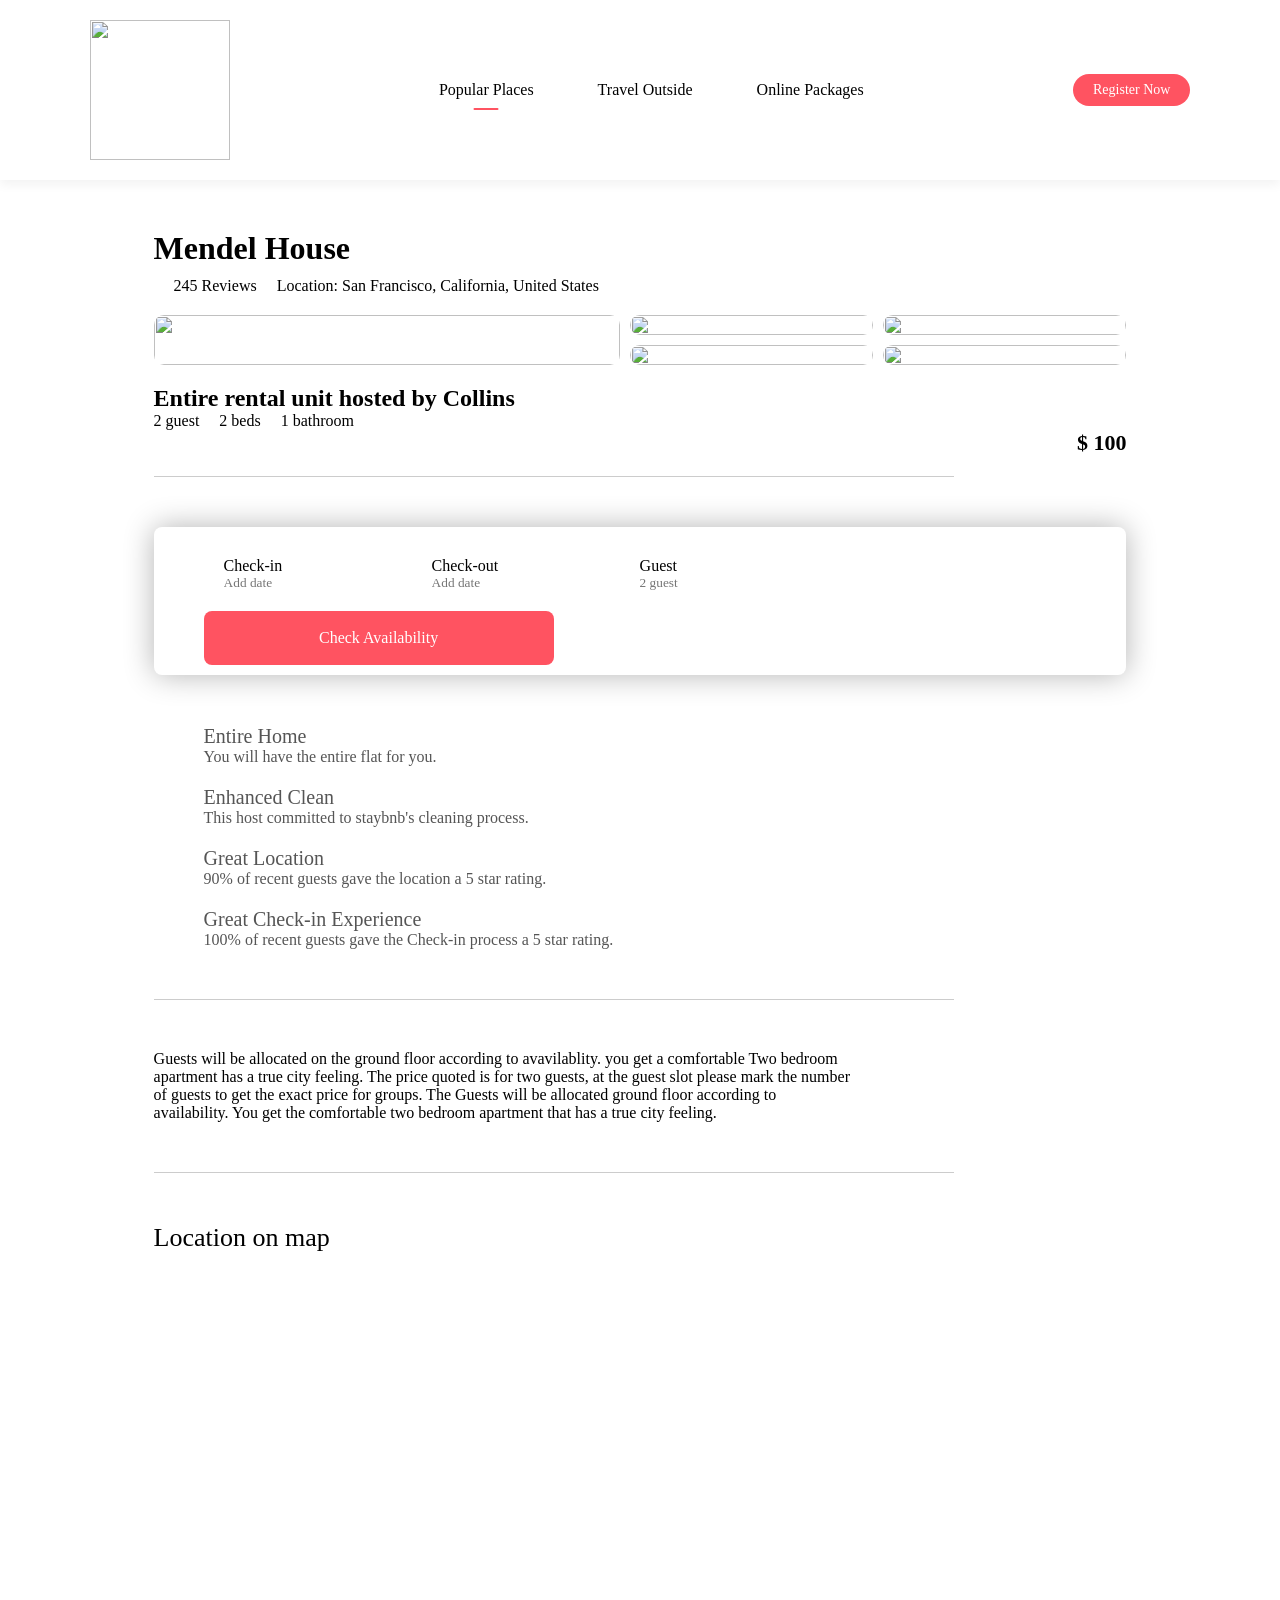
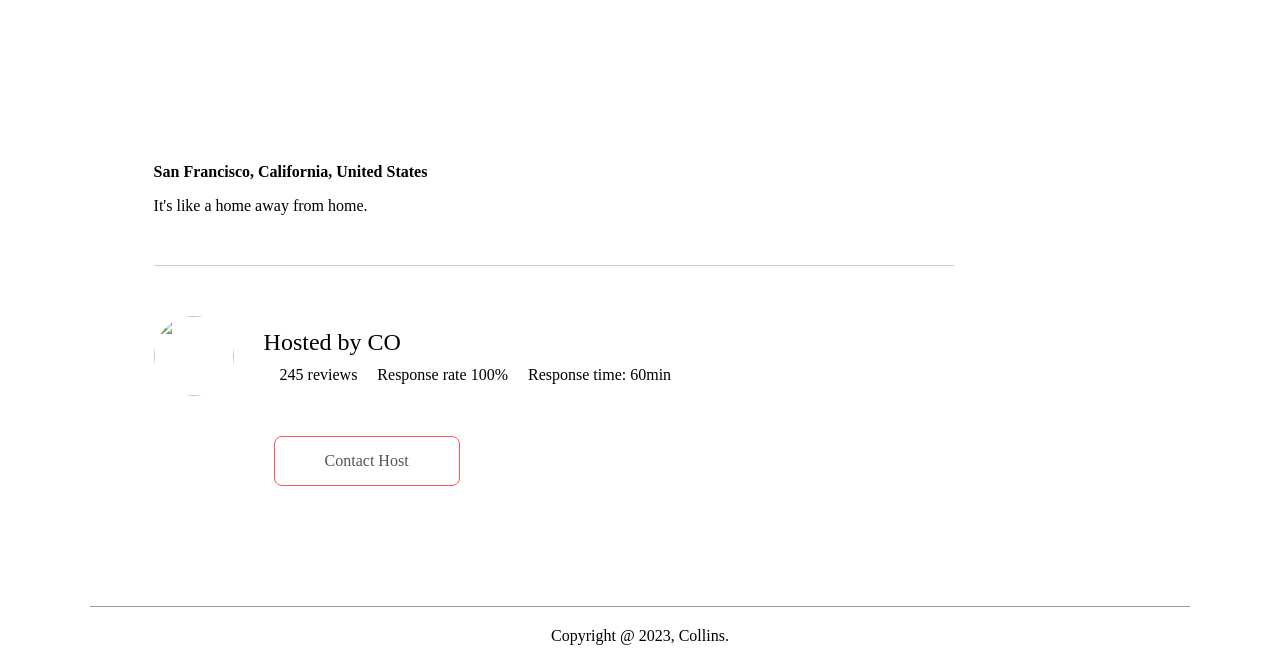
==== House.html @ 51bfaf13 "Add files via upload" ====
<html lang="en">
<head>
    <meta charset="UTF-8">
    <meta name="viewport" content="width=device-width, initial-scale=1.0">
    <title>Staybnb - House Details</title>
    <link rel="stylesheet" href="style.css">
    <script src="https://kit.fontawesome.com/4c6efcb822.js" crossorigin="anonymous"></script>
</head>
<body>
<nav id="navBar" class="navbar-white">
    <a href="index.html">
      <img src="Images/logo-red.png" class="logo">
    </a>
        
         <ul class="nav-links">
            <li><a href="index.html" class="active">Popular Places</a></li>
            <li><a href="#">Travel Outside</a></li>
            <li><a href="listing.html">Online Packages</a></li>
        </ul>
       <a href="#" class="register-btn">Register Now</a>
       <i class="fa-solid fa-bars" onclick="togglebtn()"></i>
    </nav> 
    <div class="house-details">
      <div class="house-title">
        <h1>Mendel House</h1>
        <div class="row">
          <div>
            <i class="fa-solid fa-star"></i>
            <i class="fa-solid fa-star"></i>
            <i class="fa-solid fa-star"></i>
            <i class="fa-solid fa-star-half-stroke"></i>
            <i class="fa-regular fa-star"></i>
            <span>245 Reviews</span>
          </div>
          <div>
            <p>Location: San Francisco, California, United States</p>
          </div>
        </div>
      </div>
      <div class="gallery">
        <div class="gallery-img-1"><img src="Images/house-1.png"></div>
        <div><img src="Images/house-2.png"></div>
        <div><img src="Images/house-3.png"></div>
        <div><img src="Images/house-4.png"></div>
        <div><img src="Images/house-5.png"></div>
      </div>
      <div class="small-details">
        <h2>Entire rental unit hosted by Collins</h2>
        <p>2 guest &nbsp; &nbsp; 2 beds &nbsp; &nbsp; 1 bathroom</p>
        <h4>$ 100</h4>
      </div>
      <hr class="line">
      <form class="check-form">
        <div>
          <label>Check-in</label>
          <input type="text" placeholder="Add date">
        </div>
        <div>
          <label>Check-out</label>
          <input type="text" placeholder="Add date">
        </div>
        <div class="guest-field">
          <label>Guest</label>
          <input type="text" placeholder="2 guest">
        </div>
        <button type="submit">Check Availability</button>
      </form>

      <ul class="details-list">
        <li><i class="fa-solid fa-house"></i>Entire Home
        <span>You will have the entire flat for you.</span>
      </li>
      <li><i class="fa-solid fa-paintbrush"></i>Enhanced Clean
        <span>This host committed to staybnb's cleaning process.</span>
      </li>
      <li><i class="fa-solid fa-location-dot"></i>Great Location
        <span>90% of recent guests gave the location a 5 star rating.</span>
      </li>
      <li><i class="fa-solid fa-heart"></i>Great Check-in Experience
        <span>100% of recent guests gave the Check-in process a 5 star rating.</span>
      </li>
      </ul>
      <hr class="line">
      
      <p class="home-desc">Guests will be allocated on the ground floor according to avavilablity. you get a comfortable Two bedroom apartment has a true city feeling. The price quoted is for two guests, at the guest slot please mark the number of guests to get the exact price for groups. The Guests will be allocated ground floor according to availability. You get the comfortable two bedroom apartment that has a true city feeling.</p>

      <hr class="line">

      <div class="map">
        <h3>Location on map</h3>
           <iframe src="https://www.google.com/maps/embed?pb=!1m18!1m12!1m3!1d12616.444127469926!2d-122.43644835898216!3d37.763994665078314!2m3!1f0!2f0!3f0!3m2!1i1024!2i768!4f13.1!3m3!1m2!1s0x80859a6d00690021%3A0x4a501367f076adff!2sSan%20Francisco%2C%20CA%2C%20USA!5e0!3m2!1sen!2sng!4v1773676944205!5m2!1sen!2sng" width="600" height="450" style="border:0;" allowfullscreen="" loading="lazy" referrerpolicy="no-referrer-when-downgrade"></iframe>
           <b>San Francisco, California, United States</b>
           <p>It's like a home away from home.</p>
      </div>
     
      <hr class="line">

      <div class="host">
        <img src="Images/host.png">
        <div>
          <h2>Hosted by CO</h2>
          <p><span>
             <i class="fa-solid fa-star"></i>
            <i class="fa-solid fa-star"></i>
            <i class="fa-solid fa-star"></i>
            <i class="fa-solid fa-star"></i>
            <i class="fa-solid fa-star-half-stroke"></i>
          </span>&nbsp; &nbsp; 245 reviews &nbsp; &nbsp; Response rate 100% &nbsp; &nbsp; Response time: 60min </p>
        </div>
      </div>
      <a href="#" class="contact-host">Contact Host</a>
    </div>
    <div class="container">
       <div class="footer">
    <a href="https://www.linkedin.com/in/collinsoluwaseyitan"><i class="fa-brands fa-linkedin"></i></a>
    <a href="https://www.linkedin.com/in/collinsoluwaseyitan"><i class="fa-brands fa-facebook-f"></i></a>
    <a href="https://www.linkedin.com/in/collinsoluwaseyitan"><i class="fa-brands fa-instagram"></i></a>
    <a href="https://www.linkedin.com/in/collinsoluwaseyitan"><i class="fa-brands fa-x-twitter"></i></a>
    <hr>
    <p>Copyright @ 2023, Collins.</p> 
  </div>   
    </div>

<script>
    var navBar = document.getElementById("navBar");
    function togglebtn(){
        navBar.classList.toggle("hidemenu");
    }
 </script>

</body>
</html>
---- style.css ----
*{
    margin: 0;
    padding: 0;
    box-sizing: border-box;
    font-family: 'poppins, sans-serif';
}
 .header{
    min-height: 100vh;
    width: 100%;
    background-image: linear-gradient(rgba(0,0,0,0.3),rgba(0,0,0,0.3)),url(Images/banner.png);
    background-size: cover;
    background-position: center;
 }
 nav{
    display: flex;
    align-items:center;
    justify-content: space-between;
    padding: 20px 7%;
 }
 .logo{
    width: 140px;
    cursor: pointer;
 }
 .nav-links li{
    list-style: none;
    display: inline-block;
    margin: 10px 30px;
 }
 .nav-links li a{
    text-decoration:none;
    color: #fff;
 }
 .register-btn{
    background: #fff;
    color: #000; 
    padding: 8px 20px;
    border-radius: 20px;
    text-decoration: none;
    font-size: 14px;
 }
 .container{
    padding: 0 7%;
 }
 .header h1{
    font-size: 4vw;
    font-weight: 500;
    color: #fff;
    text-align: center;
    padding-top: 22%;
 }
 .search-bar{
    background: #fff;
    width: 70%;
    margin: 30px auto;
    padding: 6px 10px 6px 30px;
    border-radius: 50px;
 }
 .search-bar form{
     display: flex;
     align-items: center;
     flex-wrap: wrap;
 }
 .search-bar form input{
    display: block;
    border: 0;
    outline: none;
    background: transparent;
 }
 .search-bar form button{
    background: #ff5361 ;
    width: 55px;
    height: 55px;
    border-radius: 50%;
    border: 0;
    outline: none;
    cursor: pointer;
 }
 .search-bar form button img{
    width: 15px;
    margin-top: 7px;
 }
 .location-input{
    flex: 1;
 }
 .search-bar form label{
    font-weight: 600;
 }  

/*-----exclusives------*/
.sub-title{
    margin: 50px 0 20px;
    font-size: 2.2vw;
    font-weight: 500;
    color: #333;
}
.exclusives{
    display: grid;
    grid-template-columns: repeat(auto-fit, minmax(200px, 1fr));
    grid-gap: 30px;
}
.exclusives div img{
    width: 100%;
    border-radius: 10px;
}
.exclusives div{
    position: relative;
}
.exclusives div span{
    position: absolute;
    top: 50%;
    left: 50%;
    transform: translate(-50%, -50%);
    text-align: center;
    color: #fff;
}

/*-----Trending Places------*/
.trending{
     display: grid;
    grid-template-columns: repeat(auto-fit, minmax(200px, 1fr));
    grid-gap: 30px;
    margin-bottom: 30px;
}
.trending div img{
    width: 100%;
    border-radius: 10px;
} 
.trending h3{
    font-weight: 600;
    margin-top: 10px;
}
/*-----call to action------*/
.cta{
    margin: 80px 0;
    background-image: linear-gradient(to right, #3f2321, transparent),url(Images/banner-2.png);
    background-size: cover;
    background-position: center;
    border-radius: 10px;
    padding: 5%;
    color: #fff;
}
.cta h3{
    font-size: 4vw;
    line-height: 5.3vw;
    font-weight: 500;
}
.cta p{
  font-size: 18px;  
  margin: 10px 0;
}
.cta-btn{
    background: #ff5361 ;
    color: #fff;
    text-decoration: none;
    padding: 12px 30px;
    border-radius: 8px;
    margin-top: 20px;
    display: inline-block;
}
/*-----Travellers Stories------*/
.stories{
    display: grid;
    grid-template-columns: repeat(auto-fit, minmax(200px, 1fr));
    grid-gap: 30px;
    margin-bottom: 30px;
}
.stories div img{
    width: 100%;
    border-radius: 10px;   
}
.stories div{
    position: relative;
    text-align: center;
}
.stories p{
    width: 80%;
    position: absolute;
    top: 50%;
    left: 50%;
    transform: translate(-50%, -50%);
    color: #fff;
    font-size: 26px;
}
.start-btn{
    text-decoration: none;
    background: #ff5361;
    color: #fff;
    width: 80%;
    max-width: 350px;
    display: block;
    text-align: center;
    margin: 60px auto;
    padding: 15px;
    border-radius: 30px;
    font-size: 20px;
}
/*-----About message------*/
.about-msg{
 text-align: center;
 margin: 80px 0;
 color:#333 ;
 font-size: 17px;
}
.about-msg h2{
  font-size: 28px;  
  margin-bottom: 30px;
  font-weight: 500;
}

.footer{
    margin: 80px 0 10px;
    text-align: center;
}
.footer a{
  text-decoration: none;  
  color: #999;
  font-size: 22px;
  margin: 0 10px;
}
.footer hr{
    background: #999;
    height: 1px;
    width: 100%;
    border: 0;
    margin: 20px 0;
}
.footer p{
    padding-bottom: 15px;
}
.active{
    position: relative;
}
.active::after{
 content: '';   
 background: #fff;
 width: 25px;
 height: 2px;
 position: absolute;
 left: 50%;
 transform: translateX(-50%);
 bottom: -12px;
 border-radius: 2px;
}
nav .fa-bars{
    display: none;
}
/*-----For small screen devices------*/
@media only screen and (max-width: 700px){

    .logo{
      position: fixed;
      top: 4%;
      left: 7%;
    }
    nav{
        position: fixed;
        top: 0;
        z-index: 100;
        display: inline-block;
        width: 100%;
        padding: 100px 7% 0;
        background: #000;
        text-align: right;
        max-height: 100px;
        overflow: hidden;
        transition: max-height 0.5s;
    }
    nav .nav-links li{
        margin: 10px 0;
        display: block;
    }
    .register-btn{
        margin: 15px 0 30px;
        display: inline-block;
    }
    nav .fa-bars{
        display: block;
        position: fixed;
        top: 4%;
        right: 7%;
        color: #fff;
        font-size: 28px;
    }
    .active::after{
      
      left: -40px;
      transform: translate(0, 50%);
      bottom: 50%
    }
    
   .hidemenu{
    max-height: 300px;
   }   
   .header h1{
    padding-top: 200px;
    font-size: 7vw;
   }
.search-bar{
    width: 90%;
    margin: 30px auto;
    padding: 20px 10px 30px;
    border-radius: 5px;
    position: relative;
} 
.search-bar form{
  display: block; 
}
.search-bar form input{
  border-bottom: 1px solid #ddd;
  width: 100%;
  margin-bottom: 20px;
  margin-top: 10px;
  padding-bottom: 10px;
}
.search-bar form button{
   position: absolute; 
   bottom: 0;
   left: 50%;
   transform: translate(-50%, 50%);
}
.sub-title{
  font-size: 6vw;
}
.cta{
    padding: 15% 5%;
}
.cta h3{
    font-size: 7vw;
    line-height: 8vw;
}
.cta p{
   font-size: 14px; 
}
.cta-btn{
  padding: 6px 15px;
  border-radius: 4px;
  margin-top: 10px;
  font-size: 14px;
}
.stories p{
    font-size: 22px;
}
.about-msg{
    font-size: 15px;
}
}

/*------------listing page--------*/


.navbar-white{
   background: #fff; 
   box-shadow: 0 5px 10px rgba(0,0,0,0.05);
}
.navbar-white .nav-links li a{
 color: #000; 
}
.navbar-white .register-btn{
   background: #ff5361;  
   color: #fff; 
}
nav.navbar-white .fa-bars{
    color: #000;
}
.navbar-white .active::after{
  background: #ff5361;
}
.list-container{
    margin-top: 50px;
    display: flex;
    flex-wrap: wrap;
    justify-content: space-between;
}
.left-col{
    flex-basis: 70%;
}
.right-col{
    flex-basis: 25%;
}
.left-col h1{
    color: #333;
    font-weight: 600;
    margin-bottom: 30px;
}
.house{
    display: flex;
    justify-content: space-between;
    flex-wrap: wrap;
    padding: 30px 0;
    border-top: 1px solid #ccc;
}
.house-img{
    flex-basis: 40%;
}
.house-info{
    flex-basis: 58%;
    color: 555;
}
.house-img img{
    width:100%;
    border-radius: 12px;
}
.house-info h3{
   font-weight: 600;
   color: #333;
   font-size: 22px;
   margin: 4px 0;
}
.house-info i{
    color: #ff5361;
    font-size: 18px;
    margin: 10px 1px;
}
.house-price{
    text-align: right;
}
.house-price h4{
    font-size: 20px;
}
.house-price h4 span{
    font-size: 16px;
    font-weight: 500;
}
.sidebar{
    border: 1px solid #999;
    padding: 20px 30px;
    margin-top: 30px;
}
.sidebar h2{
    font-weight: 500;
}
.sidebar h3{
    font-weight: 500;
    margin: 20px 0 10px;
}
.filter{
    display: flex;
    align-items: center;
    color: #555;
    margin-bottom: 10px;
}
.filter p{
    flex: 1;
}
.filter input{
 margin-right: 15px;   
 cursor: pointer;
}
.sidebar-link{
    text-align: right;
    margin: 20px 0;
}
.sidebar-link a{
    text-decoration: none;
}
.pagination{
    display: flex;
    align-items: center;
    justify-content: center;
    margin: 40px 0;
}
.pagination img{
    width: 15px;
    margin: 10px 20px;
}
.right-arrow{
 transform: rotate(180deg);   
}
.pagination span{
    margin: 10px 8px;
    width: 40px;
    height: 40px;
    line-height: 40px;
    text-align: center;
    border-radius: 50%;
    cursor: pointer;
}
.pagination .current{
    background: #333;
    color: #fff;
}

@media only screen and (max-width: 700px){
    .list-container{
        margin-top: 150px;
    }
    .left-col, .right-col, .house-img, .house-info{
        flex-basis: 100%;
    }
    .left-col h1{
        font-size: 22px;
    }
    .house-info h3{
        font-size: 18px;
    }
    .house-info i{
        font-size: 18px;
    }
    .pagination span{
        margin: 10px 2px;
        width: 30px;
        height: 30px;
        line-height: 30px;
        font-size: 12px;
    }    
}


.house-details{
    padding: 0 12%;
}
.house-title{
    margin-top: 50px;
}
.house-title h1{
  font-weight: 600;  
}
.house-title .row{
    display: flex;
    flex-wrap: wrap;
    align-items: center;
    margin: 10px 0;
}
.house-title span{
    margin: 0 20px;
}
.house-title i{
    color: #ff5361;
    font-size: 14px;
}
.gallery{
    display: grid;
    grid-gap: 10px;
    grid-template-areas: 'first first . .' 'first first . .';
    margin: 20px 0;
}
.gallery div img{
   width: 100%; 
   display: block;
   border-radius: 10px;
}
.gallery-img-1{
    grid-area: first;
}
.small-details h2{
    font-weight: 500%;
}
.small-details h4{
    text-align: right;
    font-size: 22px;
}
.line{
    border: 0;
    height: 1px;
    background: #ccc;
    width: 100%;
    max-width: 800px;
    margin: 20px 0 50px;
}
.check-form{
    margin: 30px 0;
    background: #fff;
    box-shadow: 0 0 30px rgba(0,0,0,0.3);
    border-radius: 8px;
    display: flex;
    flex-wrap: wrap;
    align-items: center;
    padding: 10px 50px;
}
.check-form label{
    display: block;
}
.check-form div{
    padding: 20px;
}
.check-form input{
    background: transparent;
    border: 0;
    outline: none;
}
.check-form button{
    background: #ff5361;
    border: 0;
    outline: none;
    color: #fff;
    padding: 18px;
    width: 350px;
    border-radius: 8px;
    font-size: 16px;
}
.guest-field{
    flex: 1;
}
.details-list{
    list-style: none;
    margin: 50px 0;
}
.details-list li{
    margin-left: 50px;
    font-size: 20px;
    font-weight: 500;
    margin-bottom: 20px;
    color: #555;
    position: relative;
}
.details-list li span{
    display: block;
    font-weight: 400;
    font-size: 16px;
}
.details-list li i{
    position: absolute;
    top: 5px;
    left: -40px;
}
.home-desc{
    max-width: 700px;
    margin-bottom: 50px;
}
.map{
    margin: 50px 0;
}
.map iframe{
    width: 100%;
    margin-bottom: 30px;
}
.map h3{
   font-size: 26px; 
   font-weight: 500;
   margin-bottom: 30px;
}
.map b{
    display: block;
    margin-bottom: 16px;
}
.host{
    display: flex;
    align-items: center;
}
.host img{
    width: 80px;
    border-radius: 50%;
    margin-right: 30px;
}
.host h2{
    margin-bottom: 10px;
    font-weight: 500;
}
.host i{
    color: #ff5361;
}
.contact-host{
    display: inline-block;
    margin: 40px 0 40px 120px;
    text-decoration: none;
    color: #555;
    padding: 15px 50px;
    border: 1px solid #ff5361;
    border-radius: 8px;
}


@media only screen and (max-width: 700px){
    .house-details{
        margin-top: 150px;
    }
    .row p{
    margin-top: 10px; 
    }
    .gallery{
        grid-template-areas: 'first first' '. .' '. .';
    }
    .small-details h2{
        font-size: 20px;
        margin-top: 24px;
    }
    .small-details h4{
        text-align: left;
        margin: 10px 0;
        font-size: 18px;
    }
    .check-form{
        padding: 10px 30px;
    }
    .check-form div{
        padding: 20px 0;
        width: 100%;
    }
    .check-form input{
        border-bottom: 1px solid #ccc;
        width: 100%;
        padding-bottom: 5px;
    }
    .check-form button{
        font-size: 14px;
        margin-top: 10px;
        margin-bottom: 15px;
        border-radius: 4px;
    }
     .host{
        display: block;
        line-height: 28px;
     }
    .contact-host{
       margin: 40px 0; 
    }
}
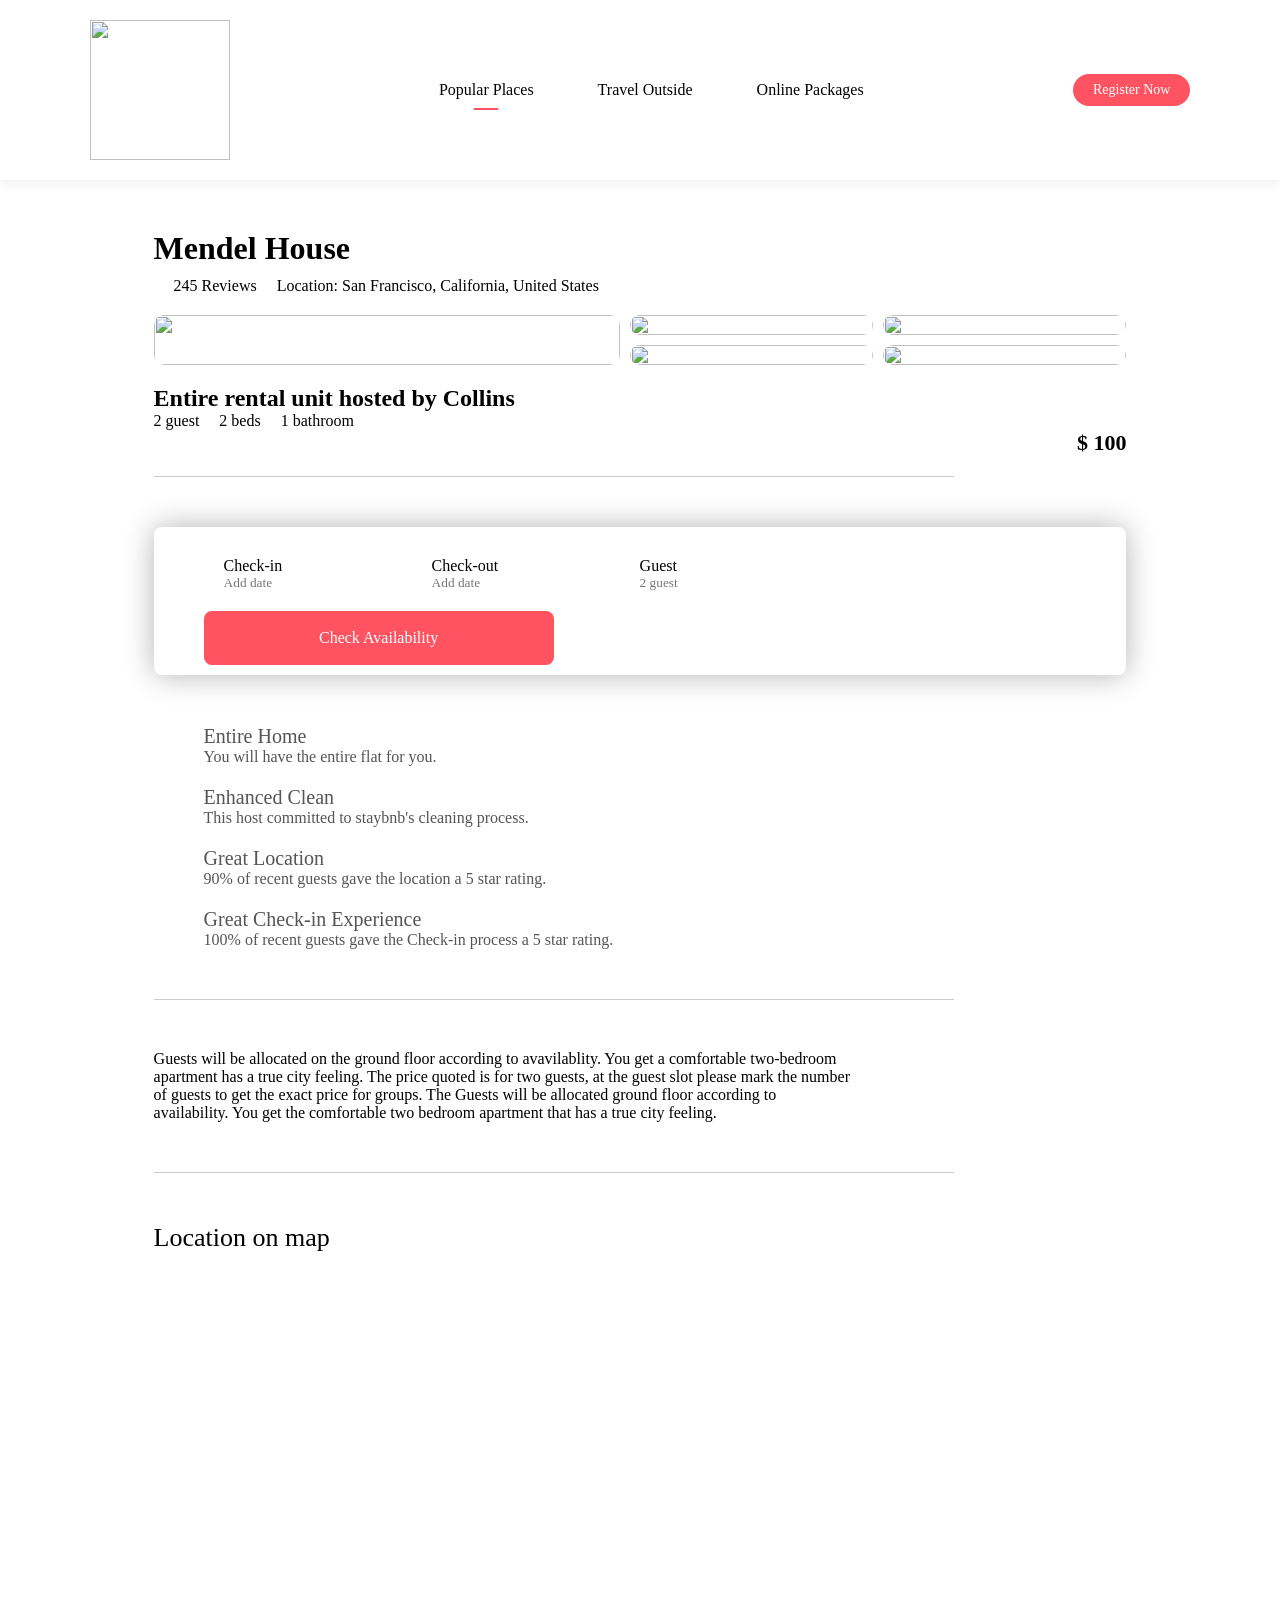
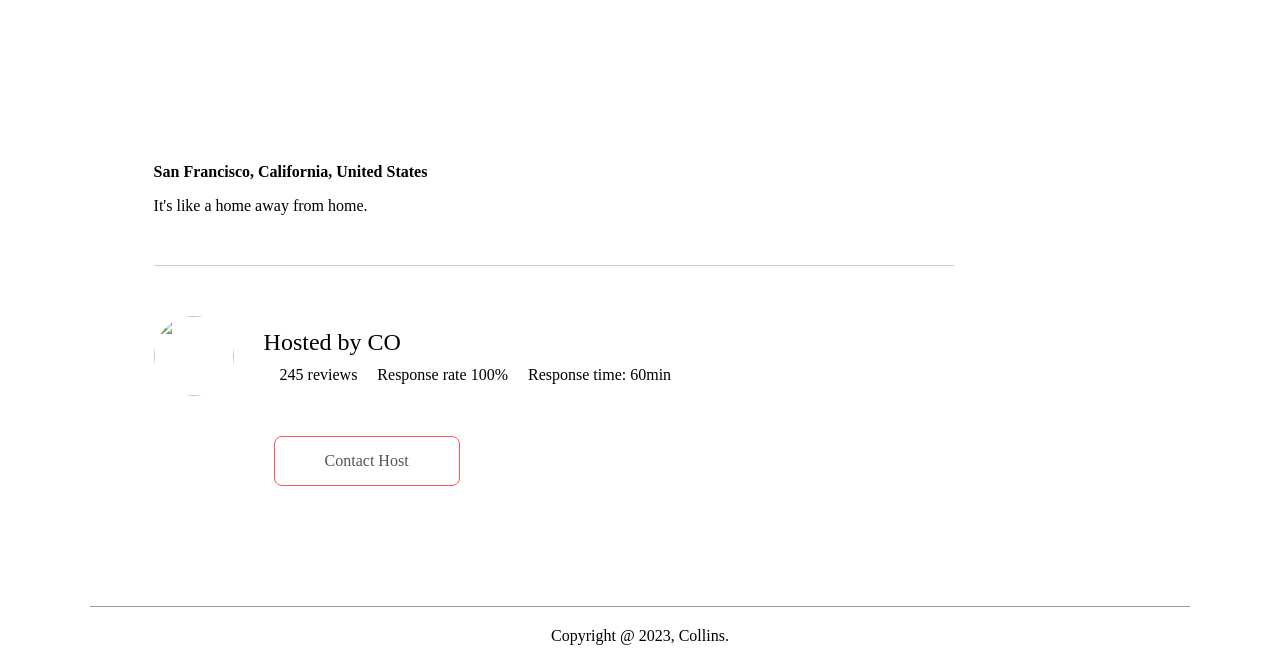
==== commit d8ad9e2d: "Update House.html" ====
--- a/House.html
+++ b/House.html
@@ -9,7 +9,7 @@
 <body>
 <nav id="navBar" class="navbar-white">
     <a href="index.html">
-      <img src="Images/logo-red.png" class="logo">
+      <img src="/Images/logo-red.png" class="logo">
     </a>
         
          <ul class="nav-links">
@@ -38,11 +38,11 @@
         </div>
       </div>
       <div class="gallery">
-        <div class="gallery-img-1"><img src="Images/house-1.png"></div>
-        <div><img src="Images/house-2.png"></div>
-        <div><img src="Images/house-3.png"></div>
-        <div><img src="Images/house-4.png"></div>
-        <div><img src="Images/house-5.png"></div>
+        <div class="gallery-img-1"><img src="/Images/house-1.png"></div>
+        <div><img src="/Images/house-2.png"></div>
+        <div><img src="/Images/house-3.png"></div>
+        <div><img src="/Images/house-4.png"></div>
+        <div><img src="/Images/house-5.png"></div>
       </div>
       <div class="small-details">
         <h2>Entire rental unit hosted by Collins</h2>
@@ -82,7 +82,7 @@
       </ul>
       <hr class="line">
       
-      <p class="home-desc">Guests will be allocated on the ground floor according to avavilablity. you get a comfortable Two bedroom apartment has a true city feeling. The price quoted is for two guests, at the guest slot please mark the number of guests to get the exact price for groups. The Guests will be allocated ground floor according to availability. You get the comfortable two bedroom apartment that has a true city feeling.</p>
+      <p class="home-desc">Guests will be allocated on the ground floor according to avavilablity. You get a comfortable two-bedroom apartment has a true city feeling. The price quoted is for two guests, at the guest slot please mark the number of guests to get the exact price for groups. The Guests will be allocated ground floor according to availability. You get the comfortable two bedroom apartment that has a true city feeling.</p>
 
       <hr class="line">
 
@@ -96,7 +96,7 @@
       <hr class="line">
 
       <div class="host">
-        <img src="Images/host.png">
+        <img src="/Images/host.png">
         <div>
           <h2>Hosted by CO</h2>
           <p><span>
@@ -129,4 +129,4 @@
  </script>
 
 </body>
-</html>+</html>
